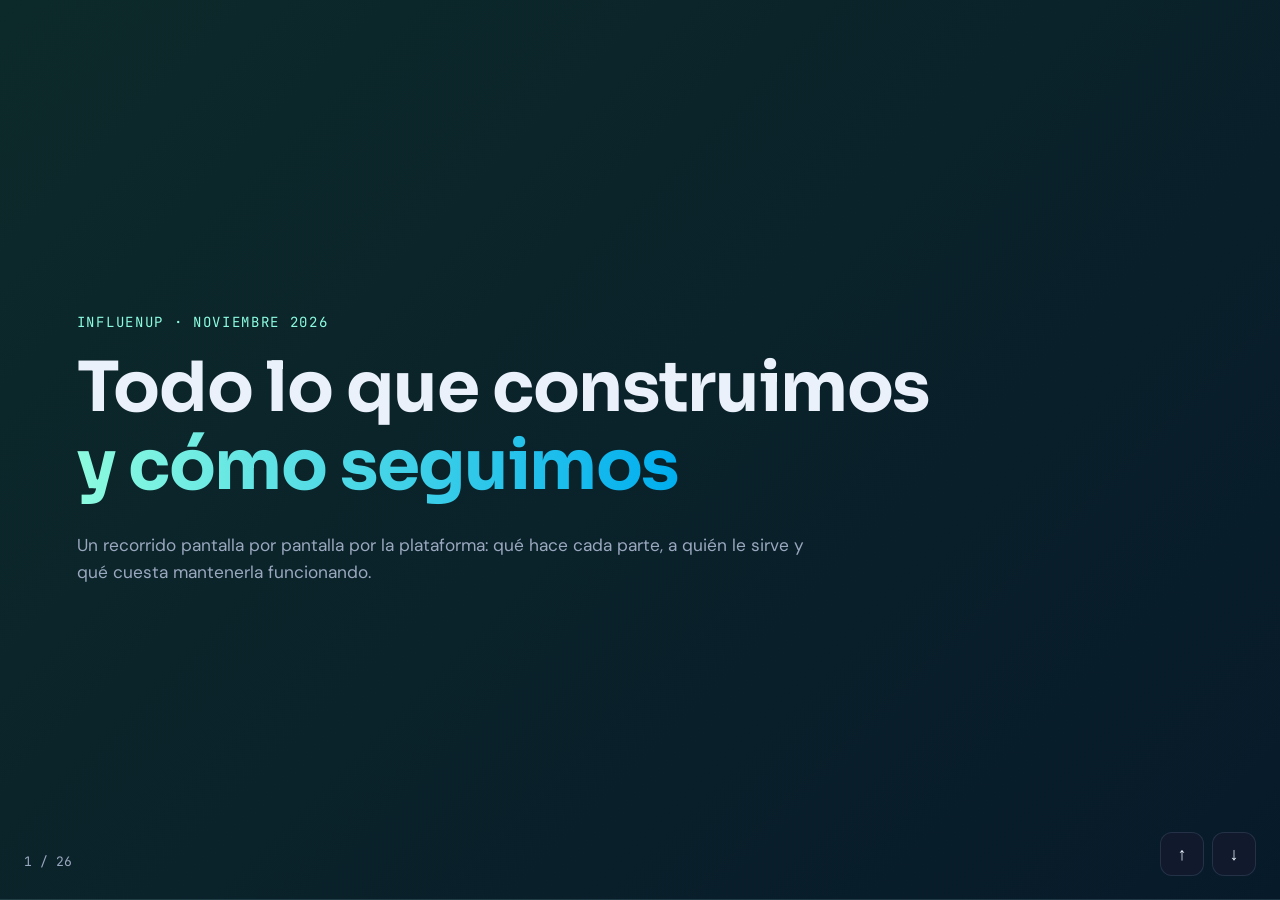
==== presentacion.html @ 78464296 "Presentación pantalla por pantalla y opciones de continuidad Co-Authored-By: Claude Opus 5.5 <norepl" ====
<!DOCTYPE html>
<html lang="es">
<head>
<meta charset="utf-8">
<meta name="viewport" content="width=device-width, initial-scale=1">
<meta name="robots" content="noindex">
<title>Influenup · Todo lo construido y cómo seguimos</title>
<link rel="preconnect" href="https://fonts.googleapis.com">
<link rel="preconnect" href="https://fonts.gstatic.com" crossorigin>
<link rel="stylesheet" href="https://fonts.googleapis.com/css2?family=Sora:wght@500;600;700&family=DM+Sans:opsz,wght@9..40,400;9..40,500;9..40,600&family=JetBrains+Mono:wght@500&display=swap">
<style>
:root{--bg:#070b14;--bg-2:#0c1322;--surface:#101a2c;--line:rgba(160,190,230,.14);--fg:#eaf1fb;--muted:#9aa8bf;--mint:#8cfbdf;--cyan:#00aeef;--ink:#04110d;--display:"Sora",system-ui,sans-serif;--body:"DM Sans",system-ui,sans-serif;--mono:"JetBrains Mono",ui-monospace,monospace;color-scheme:dark}
*{box-sizing:border-box}
html,body{margin:0;height:100%;background:var(--bg);color:var(--fg);font-family:var(--body);-webkit-font-smoothing:antialiased}
.deck{height:100vh;overflow-y:auto;scroll-snap-type:y mandatory}
.slide{min-height:100vh;scroll-snap-align:start;display:flex;flex-direction:column;justify-content:center;padding:6vh 6vw;position:relative;border-bottom:1px solid var(--line)}
.slide.alt{background:var(--bg-2)}
.slide.accent{background:linear-gradient(135deg,#0d2a2a,#071a2a)}
h1,h2,h3{font-family:var(--display);margin:0;letter-spacing:-.02em;line-height:1.12;text-wrap:balance}
h1{font-size:clamp(40px,5.4vw,76px)}
h2{font-size:clamp(30px,3.4vw,52px)}
h3{font-size:clamp(18px,1.5vw,22px)}
p{margin:0;font-size:clamp(17px,1.35vw,21px);line-height:1.55;color:var(--muted)}
.eyebrow{font-family:var(--mono);font-size:14px;letter-spacing:.12em;text-transform:uppercase;color:var(--mint);margin-bottom:18px}
.grad{background:linear-gradient(90deg,var(--mint),var(--cyan));-webkit-background-clip:text;background-clip:text;color:transparent}
.screen{display:grid;grid-template-columns:minmax(300px,30%) 1fr;gap:4vw;align-items:center}
.screen .txt{display:flex;flex-direction:column;gap:20px}
.screen ul{margin:0;padding:0;list-style:none;display:grid;gap:10px}
.screen li{padding-left:22px;position:relative;font-size:clamp(16px,1.2vw,19px);color:var(--fg)}
.screen li::before{content:"";position:absolute;left:0;top:.55em;width:8px;height:8px;border-radius:50%;background:var(--mint)}
.shot{border-radius:16px;overflow:hidden;border:1px solid var(--line);background:#0b111d;box-shadow:0 30px 80px rgba(0,0,0,.45)}
.shot img{display:block;width:100%;height:auto}
.tag{display:inline-block;align-self:flex-start;font-family:var(--mono);font-size:13px;padding:5px 12px;border-radius:999px;border:1px solid var(--line);color:var(--muted)}
.tag.new{border-color:rgba(140,251,223,.45);color:var(--mint)}
.stats{display:grid;grid-template-columns:repeat(4,1fr);gap:20px;margin-top:48px}
.stat{padding:28px;border-radius:18px;background:var(--surface);border:1px solid var(--line)}
.stat .n{font-family:var(--mono);font-size:clamp(36px,4vw,60px);color:var(--mint);display:block}
.stat p{margin-top:6px;font-size:17px}
.two{display:grid;grid-template-columns:1fr 1fr;gap:28px;margin-top:44px}
.card{padding:36px;border-radius:20px;background:var(--surface);border:1px solid var(--line);display:flex;flex-direction:column;gap:16px}
.card.rec{border-color:rgba(140,251,223,.5);background:linear-gradient(180deg,rgba(140,251,223,.08),var(--surface))}
.price{font-family:var(--mono);font-size:clamp(44px,4.6vw,72px);color:var(--fg)}
.price small{font-size:20px;color:var(--muted);margin-left:8px}
.card ul{margin:0;padding-left:20px;display:grid;gap:8px;color:var(--fg);font-size:clamp(16px,1.2vw,19px)}
.money{display:grid;grid-template-columns:repeat(3,1fr);gap:20px;margin-top:44px}
.money .stat .n{color:var(--fg)}
.money .stat.hi .n{color:var(--mint)}
.big{font-family:var(--display);font-size:clamp(28px,3vw,44px);color:var(--fg);max-width:1100px;line-height:1.3;margin-top:28px}
.foot{position:absolute;bottom:3vh;left:6vw;right:6vw;display:flex;justify-content:space-between;font-family:var(--mono);font-size:13px;color:var(--muted)}
.nav{position:fixed;right:24px;bottom:24px;display:flex;gap:8px;z-index:10}
.nav button{background:var(--surface);color:var(--fg);border:1px solid var(--line);border-radius:12px;width:44px;height:44px;font-size:18px;cursor:pointer}
.counter{position:fixed;left:24px;bottom:30px;font-family:var(--mono);font-size:13px;color:var(--muted);z-index:10}
@media (max-width:900px){.screen,.two,.money{grid-template-columns:1fr}.stats{grid-template-columns:1fr 1fr}.slide{padding:10vh 6vw}}
@media print{.deck{height:auto;overflow:visible}.nav,.counter{display:none}.slide{page-break-after:always}}
</style>
</head>
<body>
<main class="deck" id="deck">

<section class="slide accent">
  <div class="eyebrow">Influenup · Noviembre 2026</div>
  <h1>Todo lo que construimos<br><span class="grad">y cómo seguimos</span></h1>
  <p style="margin-top:28px;max-width:760px">Un recorrido pantalla por pantalla por la plataforma: qué hace cada parte, a quién le sirve y qué cuesta mantenerla funcionando.</p>
</section>

<section class="slide">
  <div class="eyebrow">En números</div>
  <h2>De 10 módulos a una plataforma completa</h2>
  <div class="stats">
    <div class="stat"><span class="n">263</span><p>cambios publicados en producción desde el 21 de agosto</p></div>
    <div class="stat"><span class="n">88</span><p>funcionalidades en total</p></div>
    <div class="stat"><span class="n">69</span><p>nuevas, fuera de los 10 módulos del contrato</p></div>
    <div class="stat"><span class="n">30</span><p>clientes con Instagram conectado</p></div>
  </div>
</section>

<section class="slide alt">
  <div class="eyebrow">Parte 1</div>
  <h1>Lo que usan<br><span class="grad">tus clientes</span></h1>
  <p style="margin-top:24px;max-width:720px">El portal donde cada cliente trabaja su programa todos los días.</p>
</section>

<section class="slide"><div class="screen"><div class="txt">
  <span class="tag">En el contrato</span><h2>Portal del cliente</h2>
  <p>Cada cliente entra a su propio espacio, con todo su programa en un solo lugar.</p>
  <ul><li>Sus documentos, plan de acción y progreso</li><li>Acceso a todas las herramientas de IA</li><li>Onboarding obligatorio antes de empezar</li></ul>
</div><div class="shot"><img src="capturas/portal.webp" alt="Portal del cliente"></div></div></section>

<section class="slide"><div class="screen"><div class="txt">
  <span class="tag">En el contrato</span><h2>Javier IA</h2>
  <p>El CSM virtual: responde con tu criterio, a cualquier hora, conociendo el negocio de cada cliente.</p>
  <ul><li>773 mensajes de 16 clientes en el último mes</li><li>Lee sus documentos, avatar y oferta</li><li>Conversaciones guardadas</li></ul>
</div><div class="shot"><img src="capturas/javier-ia.webp" alt="Javier IA"></div></div></section>

<section class="slide"><div class="screen"><div class="txt">
  <span class="tag">En el contrato</span><h2>Conversaciones de Instagram</h2>
  <p>Los DMs del cliente sincronizados cada día y analizados por la IA para detectar leads calientes y errores.</p>
  <ul><li>415 conversaciones analizadas en el último mes</li><li>Resumen general y conversaciones ocultas</li><li>Renovación automática de accesos</li></ul>
</div><div class="shot"><img src="capturas/conversaciones.webp" alt="Conversaciones de Instagram"></div></div></section>

<section class="slide"><div class="screen"><div class="txt">
  <span class="tag">En el contrato</span><h2>Feedback de llamadas</h2>
  <p>Cada llamada de venta se compara con el guion de Influenup, etapa por etapa.</p>
  <ul><li>Etapas bien, mal o salteadas</li><li>Errores marcados: precio sin valor, cierre ausente…</li><li>55 llamadas analizadas en el último mes</li></ul>
</div><div class="shot"><img src="capturas/llamadas.webp" alt="Feedback de llamadas"></div></div></section>

<section class="slide"><div class="screen"><div class="txt">
  <span class="tag new">Nuevo</span><h2>Copy y guiones de contenido</h2>
  <p>Anuncios, emails y guiones de contenido orgánico generados con los documentos de cada cliente.</p>
  <ul><li>Guiones orgánicos, separados de los de anuncios</li><li>69 tandas de guiones en el último mes</li><li>Análisis de competidores de Instagram y YouTube</li></ul>
</div><div class="shot"><img src="capturas/copy.webp" alt="Copy y guiones"></div></div></section>

<section class="slide"><div class="screen"><div class="txt">
  <span class="tag new">Nuevo</span><h2>KPIs del cliente</h2>
  <p>La misma planilla del equipo, dentro de la plataforma: el año, el mes y los anuncios.</p>
  <ul><li>Vistas General, Mes y Ads</li><li>Se completan solos desde Instagram</li><li>El cliente carga los de Ads desde su portal</li></ul>
</div><div class="shot"><img src="capturas/kpis.webp" alt="KPIs del cliente"></div></div></section>

<section class="slide alt">
  <div class="eyebrow">Parte 2</div>
  <h1>Lo que usa<br><span class="grad">tu equipo</span></h1>
  <p style="margin-top:24px;max-width:720px">El panel interno desde donde Tomás, Laura y el equipo gestionan a todos los clientes.</p>
</section>

<section class="slide"><div class="screen"><div class="txt">
  <span class="tag new">Nuevo</span><h2>Clientes</h2>
  <p>Toda la cartera en una lista, con salud, fechas, última sesión y seguimiento.</p>
  <ul><li>Semáforo y estado editables en un clic</li><li>Seguimiento automático y aviso de pre-renovación</li><li>Filtros y columnas reordenables</li></ul>
</div><div class="shot"><img src="capturas/panel-clientes.webp" alt="Lista de clientes"></div></div></section>

<section class="slide"><div class="screen"><div class="txt">
  <span class="tag new">Nuevo</span><h2>Ficha del cliente</h2>
  <p>Todo lo de un cliente en una pantalla: diagnóstico, contenido, acompañamiento y ventas.</p>
  <ul><li>Documentos y onboarding con su avance</li><li>Plan de acción, implementación y Plan de negocio</li><li>Conversaciones y llamadas analizadas</li></ul>
</div><div class="shot"><img src="capturas/ficha-cliente.webp" alt="Ficha del cliente"></div></div></section>

<section class="slide"><div class="screen"><div class="txt">
  <span class="tag">Hablado</span><h2>Onboarding</h2>
  <p>Del contrato firmado a los accesos entregados, conectado con GoHighLevel.</p>
  <ul><li>Contrato automático y firma por webhook</li><li>Ficha, cuotas e invitación al portal</li><li>Aviso en #new-clients</li></ul>
</div><div class="shot"><img src="capturas/onboarding.webp" alt="Onboarding"></div></div></section>

<section class="slide"><div class="screen"><div class="txt">
  <span class="tag new">Nuevo</span><h2>Revisión de documentos con IA</h2>
  <p>La IA revisa Avatar, Oferta y Pilares con los criterios del equipo antes de que el cliente vea nada.</p>
  <ul><li>Resumen corto para el equipo</li><li>Aprobar o pedir cambios en un clic</li><li>Puntuación de 1 a 10</li></ul>
</div><div class="shot"><img src="capturas/revision-ia.webp" alt="Revisión de documentos"></div></div></section>

<section class="slide"><div class="screen"><div class="txt">
  <span class="tag new">Nuevo</span><h2>Informe mensual</h2>
  <p>Dónde está fallando cada cliente según sus conversaciones y llamadas del mes.</p>
  <ul><li>Un informe por cliente, generado por la IA</li><li>Filtro por CSM</li><li>Aviso de quién no tiene nada analizado</li></ul>
</div><div class="shot"><img src="capturas/informe-mensual.webp" alt="Informe mensual"></div></div></section>

<section class="slide"><div class="screen"><div class="txt">
  <span class="tag new">Nuevo</span><h2>Formación del equipo</h2>
  <p>El plan de cada rol con puntos, plazos y feedback de la IA con tu criterio.</p>
  <ul><li>Setter, SDR, Closer y CSM</li><li>Progreso y pasos vencidos por persona</li><li>Videos y documentos en cada paso</li></ul>
</div><div class="shot"><img src="capturas/formacion.webp" alt="Formación"></div></div></section>

<section class="slide"><div class="screen"><div class="txt">
  <span class="tag">En el contrato</span><h2>Mentor del equipo</h2>
  <p>El equipo pregunta por un cliente concreto y responde con tu criterio cargado.</p>
  <ul><li>Cerebro editable por el equipo</li><li>Conversaciones guardadas</li><li>Respuestas con la metodología de Influenup</li></ul>
</div><div class="shot"><img src="capturas/mentor.webp" alt="Mentor"></div></div></section>

<section class="slide"><div class="screen"><div class="txt">
  <span class="tag new">Nuevo</span><h2>Tareas y novedades</h2>
  <p>Los pedidos internos del equipo, asignados y con aviso en Slack.</p>
  <ul><li>Tareas privadas y por persona</li><li>Avisos automáticos en Slack</li><li>Novedades del equipo aprobadas antes de publicarse</li></ul>
</div><div class="shot"><img src="capturas/tareas.webp" alt="Tareas"></div></div></section>

<section class="slide"><div class="screen"><div class="txt">
  <span class="tag new">Nuevo</span><h2>Contenido</h2>
  <p>El calendario de contenido de Influenup, por cuenta, con Instagram conectado.</p>
  <ul><li>Vista mensual y semanal</li><li>Estados: idea, guion, grabado, editado, publicado</li><li>Lo publicado y sus números al lado</li></ul>
</div><div class="shot"><img src="capturas/contenido.webp" alt="Contenido"></div></div></section>

<section class="slide"><div class="screen"><div class="txt">
  <span class="tag new">Nuevo</span><h2>Leads y ventas</h2>
  <p>Los prospectos de Influenup separados de los clientes, con fuente, nicho y rating.</p>
  <ul><li>Leads por Instagram y Masterclass</li><li>Carga diaria de setters</li><li>Embudo de adquisición por canal</li></ul>
</div><div class="shot"><img src="capturas/leads.webp" alt="Leads"></div></div></section>

<section class="slide"><div class="screen"><div class="txt">
  <span class="tag new">Nuevo</span><h2>Finanzas</h2>
  <p>Los Excel de cobros, dentro de la plataforma: cuotas, pagos, gastos y facturas.</p>
  <ul><li>Cuotas vencidas y por vencer, con aviso</li><li>Facturas con numeración propia y AED</li><li>Resumen del negocio: cash, por cobrar, gastos</li></ul>
</div><div class="shot"><img src="capturas/pagos.webp" alt="Pagos y cuotas"></div></div></section>

<section class="slide alt">
  <div class="eyebrow">Parte 3</div>
  <h1>Lo que cuesta<br><span class="grad">mantenerla funcionando</span></h1>
</section>

<section class="slide">
  <div class="eyebrow">Con 500 USD al mes</div>
  <h2>La mayor parte se va en plataformas, sobre todo en IA</h2>
  <div class="money">
    <div class="stat"><span class="n">500</span><p>USD al mes</p></div>
    <div class="stat"><span class="n">−325</span><p>plataformas: IA (~10 USD por día), Apify, base de datos, hosting y emails</p></div>
    <div class="stat hi"><span class="n">175</span><p>lo que queda por todo mi trabajo de mantenimiento</p></div>
  </div>
</section>

<section class="slide">
  <div class="eyebrow">¿Y si quitamos herramientas?</div>
  <h2>Quitar cosas no baja el costo</h2>
  <p class="big">La IA que más consume es la que tus clientes usan todos los días: Javier IA y el análisis de conversaciones. Esa no se puede quitar. Y la plataforma hay que mantenerla igual, tenga 70 funciones o 50.</p>
</section>

<section class="slide accent">
  <div class="eyebrow">Cómo seguimos</div>
  <h2>Dos opciones</h2>
  <div class="two">
    <div class="card">
      <h3>Mantenimiento</h3>
      <div class="price">500<small>USD / mes</small></div>
      <ul>
        <li>Todo funcionando como está hoy</li>
        <li>Corrección de fallas y adaptación a cambios de Meta, GoHighLevel y la IA</li>
        <li>Sin actualizaciones ni desarrollos nuevos</li>
        <li>Lo nuevo se presupuesta aparte</li>
        <li>Pago trimestral por adelantado: 1.500 USD</li>
      </ul>
    </div>
    <div class="card rec">
      <h3>Como hasta ahora</h3>
      <div class="price">1.000<small>USD / mes</small></div>
      <ul>
        <li>Todo lo del mantenimiento</li>
        <li>Seguimos desarrollando y mejorando la plataforma</li>
        <li>Actualizaciones y pedidos del equipo incluidos</li>
        <li>Trabajando de la misma manera que estos meses</li>
      </ul>
    </div>
  </div>
</section>

<section class="slide">
  <h1>Gracias, <span class="grad">Javier</span></h1>
  <p style="margin-top:24px">¿Cuál de las dos encaja mejor con Influenup?</p>
</section>

</main>
<div class="counter" id="counter"></div>
<div class="nav"><button id="prev" aria-label="Anterior">↑</button><button id="next" aria-label="Siguiente">↓</button></div>
<script>
(function(){
  var deck=document.getElementById('deck'),slides=[].slice.call(document.querySelectorAll('.slide')),c=document.getElementById('counter');
  function idx(){var t=deck.scrollTop,i=0;slides.forEach(function(s,k){if(s.offsetTop-10<=t)i=k});return i}
  function go(i){i=Math.max(0,Math.min(slides.length-1,i));deck.scrollTo({top:slides[i].offsetTop,behavior:'smooth'})}
  function upd(){c.textContent=(idx()+1)+' / '+slides.length}
  deck.addEventListener('scroll',upd);upd();
  document.getElementById('prev').onclick=function(){go(idx()-1)};
  document.getElementById('next').onclick=function(){go(idx()+1)};
  document.addEventListener('keydown',function(e){
    if(['ArrowDown','ArrowRight','PageDown',' '].indexOf(e.key)>-1){e.preventDefault();go(idx()+1)}
    if(['ArrowUp','ArrowLeft','PageUp'].indexOf(e.key)>-1){e.preventDefault();go(idx()-1)}
  });
})();
</script>
</body>
</html>
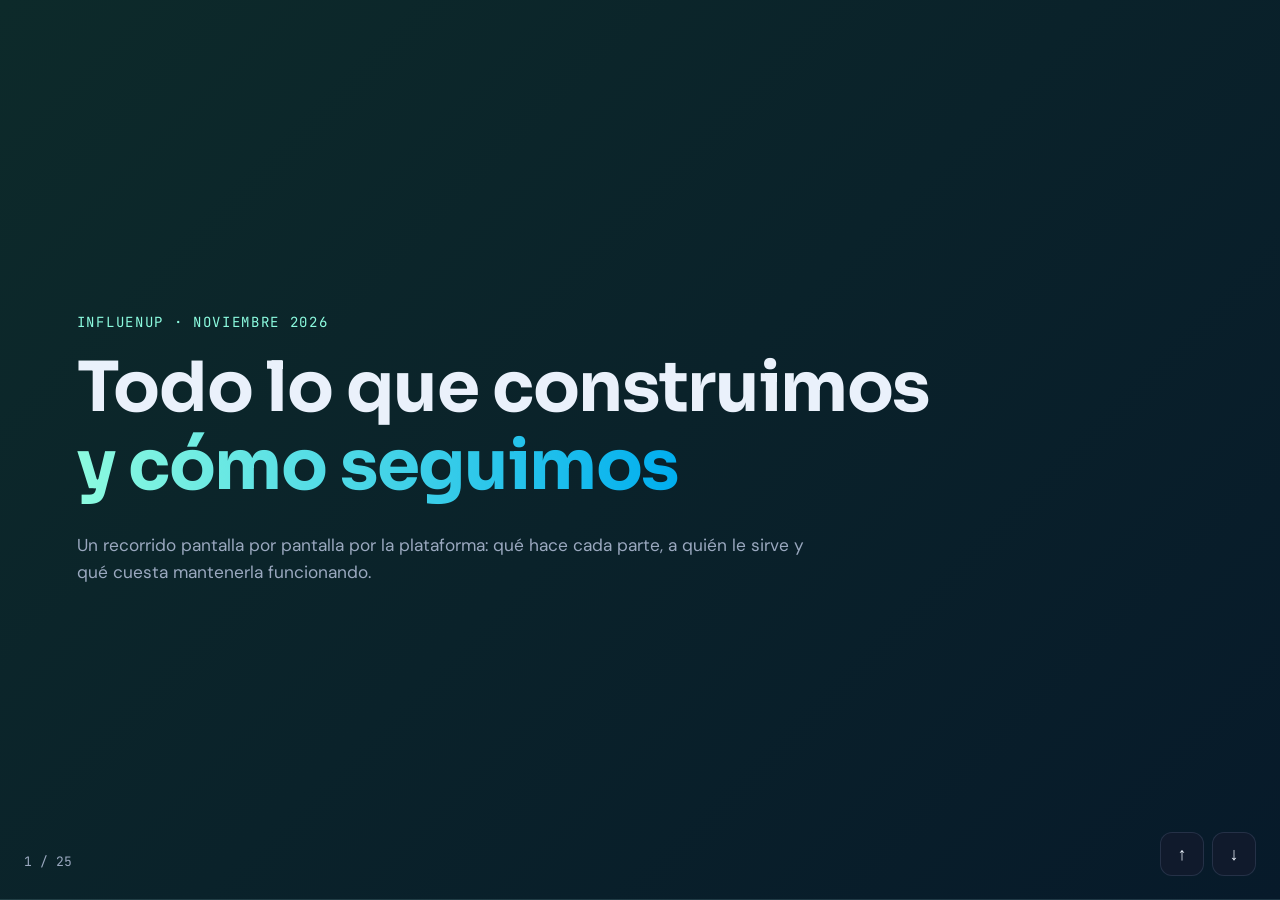
==== commit 712b947f: "Presentación: sin diapositiva de cierre Co-Authored-By: Claude Opus 5.5 <noreply@anthropic.com> Clau" ====
--- a/presentacion.html
+++ b/presentacion.html
@@ -76,8 +76,8 @@
 
 <section class="slide alt">
   <div class="eyebrow">Parte 1</div>
-  <h1>Lo que usan<br><span class="grad">tus clientes</span></h1>
-  <p style="margin-top:24px;max-width:720px">El portal donde cada cliente trabaja su programa todos los días.</p>
+  <h1>Lo que usan<br><span class="grad">los clientes</span></h1>
+  <p style="margin-top:24px;max-width:720px">El portal donde cada cliente trabaja su programa con nosotros todos los días.</p>
 </section>
 
 <section class="slide"><div class="screen"><div class="txt">
@@ -87,10 +87,10 @@
 </div><div class="shot"><img src="capturas/portal.webp" alt="Portal del cliente"></div></div></section>
 
 <section class="slide"><div class="screen"><div class="txt">
-  <span class="tag">En el contrato</span><h2>Javier IA</h2>
-  <p>El CSM virtual: responde con tu criterio, a cualquier hora, conociendo el negocio de cada cliente.</p>
+  <span class="tag">En el contrato</span><h2>Influenup IA</h2>
+  <p>El CSM virtual: responde con el criterio de Influenup, a cualquier hora, conociendo el negocio de cada cliente.</p>
   <ul><li>773 mensajes de 16 clientes en el último mes</li><li>Lee sus documentos, avatar y oferta</li><li>Conversaciones guardadas</li></ul>
-</div><div class="shot"><img src="capturas/javier-ia.webp" alt="Javier IA"></div></div></section>
+</div><div class="shot"><img src="capturas/javier-ia.webp" alt="Influenup IA"></div></div></section>
 
 <section class="slide"><div class="screen"><div class="txt">
   <span class="tag">En el contrato</span><h2>Conversaciones de Instagram</h2>
@@ -100,7 +100,7 @@
 
 <section class="slide"><div class="screen"><div class="txt">
   <span class="tag">En el contrato</span><h2>Feedback de llamadas</h2>
-  <p>Cada llamada de venta se compara con el guion de Influenup, etapa por etapa.</p>
+  <p>Cada llamada de venta se compara con nuestro guion, etapa por etapa.</p>
   <ul><li>Etapas bien, mal o salteadas</li><li>Errores marcados: precio sin valor, cierre ausente…</li><li>55 llamadas analizadas en el último mes</li></ul>
 </div><div class="shot"><img src="capturas/llamadas.webp" alt="Feedback de llamadas"></div></div></section>
 
@@ -118,8 +118,8 @@
 
 <section class="slide alt">
   <div class="eyebrow">Parte 2</div>
-  <h1>Lo que usa<br><span class="grad">tu equipo</span></h1>
-  <p style="margin-top:24px;max-width:720px">El panel interno desde donde Tomás, Laura y el equipo gestionan a todos los clientes.</p>
+  <h1>Lo que usa<br><span class="grad">el equipo</span></h1>
+  <p style="margin-top:24px;max-width:720px">El panel interno desde donde gestionamos a todos los clientes: Tomás, Laura y el resto del equipo.</p>
 </section>
 
 <section class="slide"><div class="screen"><div class="txt">
@@ -154,13 +154,13 @@
 
 <section class="slide"><div class="screen"><div class="txt">
   <span class="tag new">Nuevo</span><h2>Formación del equipo</h2>
-  <p>El plan de cada rol con puntos, plazos y feedback de la IA con tu criterio.</p>
+  <p>El plan de cada rol con puntos, plazos y feedback de la IA con el criterio de Influenup.</p>
   <ul><li>Setter, SDR, Closer y CSM</li><li>Progreso y pasos vencidos por persona</li><li>Videos y documentos en cada paso</li></ul>
 </div><div class="shot"><img src="capturas/formacion.webp" alt="Formación"></div></div></section>
 
 <section class="slide"><div class="screen"><div class="txt">
   <span class="tag">En el contrato</span><h2>Mentor del equipo</h2>
-  <p>El equipo pregunta por un cliente concreto y responde con tu criterio cargado.</p>
+  <p>El equipo pregunta por un cliente concreto y responde con el criterio de Influenup cargado.</p>
   <ul><li>Cerebro editable por el equipo</li><li>Conversaciones guardadas</li><li>Respuestas con la metodología de Influenup</li></ul>
 </div><div class="shot"><img src="capturas/mentor.webp" alt="Mentor"></div></div></section>
 
@@ -172,13 +172,13 @@
 
 <section class="slide"><div class="screen"><div class="txt">
   <span class="tag new">Nuevo</span><h2>Contenido</h2>
-  <p>El calendario de contenido de Influenup, por cuenta, con Instagram conectado.</p>
+  <p>Nuestro calendario de contenido, por cuenta, con Instagram conectado.</p>
   <ul><li>Vista mensual y semanal</li><li>Estados: idea, guion, grabado, editado, publicado</li><li>Lo publicado y sus números al lado</li></ul>
 </div><div class="shot"><img src="capturas/contenido.webp" alt="Contenido"></div></div></section>
 
 <section class="slide"><div class="screen"><div class="txt">
   <span class="tag new">Nuevo</span><h2>Leads y ventas</h2>
-  <p>Los prospectos de Influenup separados de los clientes, con fuente, nicho y rating.</p>
+  <p>Nuestros prospectos, separados de los clientes, con fuente, nicho y rating.</p>
   <ul><li>Leads por Instagram y Masterclass</li><li>Carga diaria de setters</li><li>Embudo de adquisición por canal</li></ul>
 </div><div class="shot"><img src="capturas/leads.webp" alt="Leads"></div></div></section>
 
@@ -198,15 +198,15 @@
   <h2>La mayor parte se va en plataformas, sobre todo en IA</h2>
   <div class="money">
     <div class="stat"><span class="n">500</span><p>USD al mes</p></div>
-    <div class="stat"><span class="n">−325</span><p>plataformas: IA (~10 USD por día), Apify, base de datos, hosting y emails</p></div>
-    <div class="stat hi"><span class="n">175</span><p>lo que queda por todo mi trabajo de mantenimiento</p></div>
+    <div class="stat"><span class="n">−375</span><p>plataformas: IA (~10 USD por día), Apify, base de datos, hosting y emails</p></div>
+    <div class="stat hi"><span class="n">125</span><p>lo que queda por todo mi trabajo de mantenimiento</p></div>
   </div>
 </section>
 
 <section class="slide">
   <div class="eyebrow">¿Y si quitamos herramientas?</div>
   <h2>Quitar cosas no baja el costo</h2>
-  <p class="big">La IA que más consume es la que tus clientes usan todos los días: Javier IA y el análisis de conversaciones. Esa no se puede quitar. Y la plataforma hay que mantenerla igual, tenga 70 funciones o 50.</p>
+  <p class="big">La IA que más consume es la que los clientes usan todos los días: Influenup IA y el análisis de conversaciones. Esa no se puede quitar. Y la plataforma hay que mantenerla igual, tenga 70 funciones o 50.</p>
 </section>
 
 <section class="slide accent">
@@ -237,10 +237,6 @@
   </div>
 </section>
 
-<section class="slide">
-  <h1>Gracias, <span class="grad">Javier</span></h1>
-  <p style="margin-top:24px">¿Cuál de las dos encaja mejor con Influenup?</p>
-</section>
 
 </main>
 <div class="counter" id="counter"></div>
